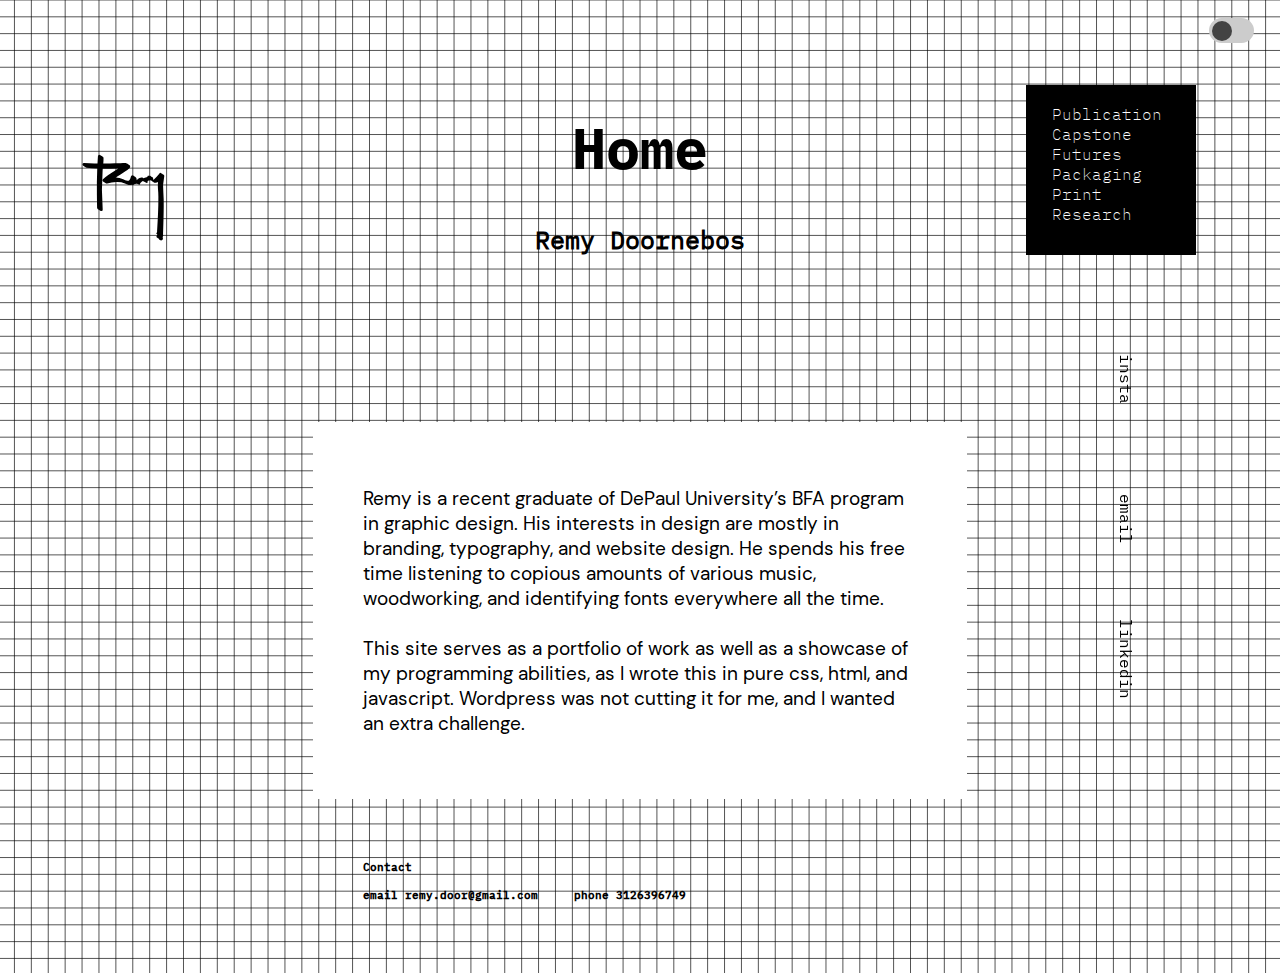
==== index.html @ 3dfd43cc "🔒️ changed to index" ====
<!DOCTYPE html>
<html>

<head>
    <meta name="viewport" content="width=device-width, initial-scale=1">
    <link rel="stylesheet" href="style.css">
    <script src="code.js"></script>
    <link rel="icon" href="image_assets/signature_favicon.svg">
    <title>Home</title>
</head>


<body onload="populateMotif()">
    <div class="darkModeToggle">
        <label class="switch"><input type="checkbox" onclick="toggleDarkMode()" />
            <div></div>
        </label>
    </div>
    <div class="row1">
        <div class="signature">
            <a href="home.html" class="signatureIcon">
                <img id="signature" src="image_assets/signature.svg" alt="signature" onmouseover="mouseOverSig()"
                    onmouseout="mouseOutSig()" style="height: 120px; width: 120px;"></a>
            <div class="altMenu" id="altMenu"> <img src="image_assets/alt_menu.svg" alt="alt menu icon" id="altMenuIcon"
                    class="altMenuIcon" style="height: 120px; width: 120px;" onmouseover="mouseOverAltMenu()"
                    onmouseout="mouseOutAltMenu()" onclick="openMenu()">
                <div class="altMenuItem"><a href="publication.html" style="text-decoration: none;">
                        <h4 style="color: black;" id="publication1" onmouseover="mouseOverMenu('publication1')"
                            onmouseout="mouseOutMenu('publication1')">Publication</h4>
                    </a></div>
                <div class="altMenuItem"><a href="capstone.html" style="text-decoration: none;">
                        <h4 style="color: black;" id="capstone1" onmouseover="mouseOverMenu('capstone1')"
                            onmouseout="mouseOutMenu('capstone1')">Capstone</h4>
                    </a></div>
                <div class="altMenuItem"><a href="3D.html" style="text-decoration: none;">
                        <h4 style="color: black;" id="3D1" onmouseover="mouseOverMenu('3D1')"
                            onmouseout="mouseOutMenu('3D1')">3D</h4>
                    </a></div>
                <div class="altMenuItem"><a href="futures.html" style="text-decoration: none;">
                        <h4 style="color: black;" id="futures1" onmouseover="mouseOverMenu('futures1')"
                            onmouseout="mouseOutMenu('futures1')">Futures</h4>
                    </a></div>
                <div class="altMenuItem"><a href="packaging.html" style="text-decoration: none;">
                        <h4 style="color: black;" id="packaging1" onmouseover="mouseOverMenu('packaging1')"
                            onmouseout="mouseOutMenu('packaging1')">Packaging</h4>
                    </a></div>
                <div class="altMenuItem"><a href="print.html" style="text-decoration: none;">
                        <h4 style="color: black;" id="print1" onmouseover="mouseOverMenu('print1')"
                            onmouseout="mouseOutMenu('print1')">Print</h4>
                    </a></div>
                <div class="altMenuItem"><a href="research.html" style="text-decoration: none;">
                        <h4 style="color: black;" id="research1" onmouseover="mouseOverMenu('research1')"
                            onmouseout="mouseOutMenu('research1')">Research</h4>
                    </a></div>
            </div>
        </div>
        <div class="pageTitle">
            <h1>Home</h1>
            <h2 style="position: relative; top: -20px;">Remy Doornebos</h2>
        </div>
        <div class="right" style="height: 200px;">
            <div class="rightMenu" style="position: absolute top 902px;">
                <img id="square" src="image_assets/square_right.svg" style="height: 170px;">
                <div class="menuText" style="position: relative; top: -155px; left: 15%;">
                    <div class="menuItem"><a href="publication.html" style="text-decoration: none;">
                            <h4 style="color: white;" id="publication" onmouseover="mouseOverMenu('publication')"
                                onmouseout="mouseOutMenu('publication')">Publication</h4>
                        </a></div>
                    <div class="menuItem"><a href="capstone.html" style="text-decoration: none;">
                            <h4 style="color: white;" id="capstone" onmouseover="mouseOverMenu('capstone')"
                                onmouseout="mouseOutMenu('capstone')">Capstone</h4>
                        </a></div>
                    
                    <div class="menuItem"><a href="futures.html" style="text-decoration: none;">
                            <h4 style="color: white;" id="futures" onmouseover="mouseOverMenu('futures')"
                                onmouseout="mouseOutMenu('futures')">Futures</h4>
                        </a></div>
                    <div class="menuItem"><a href="packaging.html" style="text-decoration: none;">
                            <h4 style="color: white;" id="packaging" onmouseover="mouseOverMenu('packaging')"
                                onmouseout="mouseOutMenu('packaging')">Packaging</h4>
                        </a></div>
                    <div class="menuItem"><a href="print.html" style="text-decoration: none;">
                            <h4 style="color: white;" id="print" onmouseover="mouseOverMenu('print')"
                                onmouseout="mouseOutMenu('print')">Print</h4>
                        </a></div>
                    <div class="menuItem"><a href="research.html" style="text-decoration: none;">
                            <h4 style="color: white;" id="research" onmouseover="mouseOverMenu('research')"
                                onmouseout="mouseOutMenu('research')">Research</h4>
                        </a></div>
                </div>
            </div>
        </div>
    </div>
    <div class="row2">
        <div class="leftMotif" id="leftMotif">
            <!--- Empty class to be populated onload by populateMotif() function. --->
        </div>
        <div id="content" class="content">
            <p>Remy is a recent graduate of DePaul University’s BFA program in graphic design. His interests in design
                are mostly in branding, typography, and website design. He spends his free time listening to copious
                amounts of various music, woodworking, and identifying fonts everywhere all the time.
                <br><br> This site serves as a portfolio of work as well as a showcase of my programming abilities, as I
                wrote
                this in pure css, html, and javascript. Wordpress was not cutting it for me, and I wanted an extra
                challenge.


            </p>
        </div>
        <div class="rightStatic">
            <a class="staticLinks" id="insta" href="https://www.instagram.com/remco.creative/"
                onmouseover="mouseOverMenu('insta')" onmouseout="mouseOutMenu('insta')">insta</a>
            <a class="staticLinks" id="email" href="mailto:remy.door@gmail.com" onmouseover="mouseOverMenu('email')"
                onmouseout="mouseOutMenu('email')">email</a>
            <a class="staticLinks" id="linkedin" href="https://www.linkedin.com/in/remy-doornebos-8b21521b0/"
                onmouseover="mouseOverMenu('linkedin')" onmouseout="mouseOutMenu('linkedin')">linkedin</a>
        </div>
    </div>

    <div class="footer">
        <div class="spacer"></div>
        <div class="contact">
            <h3>Contact <br> <br> email remy.door@gmail.com &emsp;&emsp; phone 3126396749</h3>
        </div>
        <div class="spacer"></div>
    </div>
</body>

</html>
---- style.css ----
/* DM SANS FONT FAMILY DECLARATION*/
@font-face {
  font-family: dmSansBold;
  src: url(fonts/dm_sans/DMSans-Bold.ttf);
}

@font-face {
  font-family: dmSansBoldItalic;
  src: url(fonts/dm_sans/DMSans-BoldItalic.ttf);
}

@font-face {
  font-family: dmSansItalic;
  src: url(fonts/dm_sans/DMSans-Italic.ttf);
}

@font-face {
  font-family: dmSansMedium;
  src: url(fonts/dm_sans/DMSans-Medium.ttf);
}

@font-face {
  font-family: dmSansMediumItalic;
  src: url(fonts/dm_sans/DMSans-MediumItalic.ttf);
}

@font-face {
  font-family: dmSansRegular;
  src: url(fonts/dm_sans/DMSans-Regular.ttf);
}

/* IBM PLEX MONO FONT FAMILY DECLARATION */
@font-face {
  font-family: ibmPlexMonoBold;
  src: url(fonts/ibm_plex_mono/IBMPlexMono-Bold.ttf);
}

@font-face {
  font-family: ibmPlexMonoBoldItalic;
  src: url(fonts/ibm_plex_mono/IBMPlexMono-BoldItalic.ttf);
}

@font-face {
  font-family: ibmPlexMonoExtraLight;
  src: url(fonts/ibm_plex_mono/IBMPlexMono-ExtraLight.ttf);
}

@font-face {
  font-family: ibmPlexMonoExtraLightItalic;
  src: url(fonts/ibm_plex_mono/IBMPlexMono-ExtraLightItalic.ttf);
}

@font-face {
  font-family: ibmPlexMonoItalic;
  src: url(fonts/ibm_plex_mono/IBMPlexMono-Italic.ttf);
}

@font-face {
  font-family: ibmPlexMonoLight;
  src: url(fonts/ibm_plex_mono/IBMPlexMono-Light.ttf);
}

@font-face {
  font-family: ibmPlexMonoLightItalic;
  src: url(fonts/ibm_plex_mono/IBMPlexMono-LightItalic.ttf);
}

@font-face {
  font-family: ibmPlexMonoMedium;
  src: url(fonts/ibm_plex_mono/IBMPlexMono-Medium.ttf);
}

@font-face {
  font-family: ibmPlexMonoMediumItalic;
  src: url(fonts/ibm_plex_mono/IBMPlexMono-MediumItalic.ttf);
}

@font-face {
  font-family: ibmPlexMonoRegular;
  src: url(fonts/ibm_plex_mono/IBMPlexMono-Regular.ttf);
}

@font-face {
  font-family: ibmPlexMonoSemiBold;
  src: url(fonts/ibm_plex_mono/IBMPlexMono-SemiBold.ttf);
}

@font-face {
  font-family: ibmPlexMonoSemiBoldItalic;
  src: url(fonts/ibm_plex_mono/IBMPlexMono-SemiBoldItalic.ttf);
}

@font-face {
  font-family: ibmPlexMonoThin;
  src: url(fonts/ibm_plex_mono/IBMPlexMono-Thin.ttf);
}

@font-face {
  font-family: ibmPlexMonoThinItalic;
  src: url(fonts/ibm_plex_mono/IBMPlexMono-ThinItalic.ttf);
}

/* TODO: Delete extraneous fonts to decrease load time as I assume 
this would be kind of taxing on the system*/

body {
  background: url(image_assets/grid_pattern.svg);
  background-position-x: center;
  background-repeat: repeat-y;
  background-size: 2570px;
  margin: 10px;
}

h1 {
  font-family: ibmPlexMonoBold;
  font-size: 355%;
  text-align: center;
}

h2 {
  font-family: ibmPlexMonoRegular;
  font-size: 155%;
  text-align: center;
}

p {
  font-family: dmSansRegular;
  font-size: 120%;
  text-align: left;
}

/* Use for captions on photos and such */
h3 {
  font-family: ibmPlexMonoMedium;
  font-size: 66%;
  text-align: left;
}

/* use only for the right hand menu */
h4 {
  margin: 0%;
  font-family: ibmPlexMonoExtraLight;
  font-size: 100%;
  text-align: left;
  font-weight: 100;
  text-decoration: none;
}

.inlineImages {
  width: 100%;
  border: 1px solid #1E1E1E;
  margin-top: 3%;
  margin-bottom: 3%;
}

.row1 {
  display: inline-flex;
  flex-direction: row;
  align-items: center;
  justify-content: center;
  padding-top: 5%;
  width: 100%;
}


/* fix the problem of the 
signature here */
.signature {
  display: inline-flex;
  width: 200px;
  padding-right: 4.7%;
  padding-left: 4.7%;
  text-align: right;
  flex-wrap: nowrap;
}

.altMenu {
  display: none;
}

.pageTitle {
  display: inline-flex;
  flex-direction: column;
  text-align: center;
  padding-left: 4%;
  padding-right: 4%;
  width: 600px;
}

.right {
  display: inline-flex;
  width: 200px;
  padding-right: 4.7%;
  padding-left: 4.7%;
  text-align: center;
  vertical-align: center;
  flex-wrap: nowrap;
}

.menuText {
  width: fit-content;
}

.menuItem {
  display: flex;
  flex-direction: column;
  width: fit-content;
}

.altMenuItem {
  display: none;
}




.row2 {
  display: flex;
  flex-direction: row;
  align-items: flex-start;
  justify-content: center;
  padding-top: 5%;
  width: 100%;
}

.leftMotif {
  text-align: right;
  display: inline-flex;
  flex-direction: column;
  width: 200px;
  background-color: #cccccc;
  padding-left: 4.7%;
  padding-right: 4.7%;
}

.content {
  display: inline-flex;
  margin-top: 5%;
  margin-left: 0%;
  margin-right: 0%;
  margin-bottom: 0%;
  padding: 4%;
  padding-top: 3.5%;
  padding-bottom: 3.5%;
  width: 600px;
  text-align: center;
  background-color: white;
  align-self: flex-start;
}

.rightStatic {
  position: sticky;
  padding-left: 4.7%;
  padding-right: 4.7%;
  top: 5%;
  height: 300px;
  width: 200px;
  display: inline-flex;
  flex-direction: column;
  justify-content: space-between;
}

.staticLinks {
  display: inline-flex;
  justify-content: space-evenly;
  color: black;
  text-decoration: none;
  font-family: ibmPlexMonoRegular;
  font-size: 100%;
  text-align: right;
  cursor: default;
  width: 100px;
  transform-origin: right;
  transform: rotate(90deg);
  position: relative;
  top: 20%;
}





.spacer {
  width: 200px;
  padding-left: 4.7%;
  padding-right: 4.7%;
  display: inline-flex;
  flex-direction: row;
}

.footer {

  align-self: center;
  display: flex;
  flex-direction: row;
  justify-content: center;
}

.contact {
  width: 600px;
  padding: 4%;
  text-align: left;
  display: inline-flex;
  flex-direction: row;
}

@media all and (max-width: 1200px) {
  .row1 {
    flex-direction: column;
  }

  .signature {
    width: 100%;
    align-content: left;
    order: 1;
    display: flex;
    flex-direction: row;
    align-items: baseline;
    justify-content: space-between;
  }

  .altMenu {
    display: inline-flex;
    align-self: center;
    flex-direction: column;
    height: 100%;
    z-index: 1;
    transition: 0.5s;
  }

  .altMenuItem {
    display: inline;
    padding-left: 35px;
    text-align: center;
  }

  .right {
    display: none;
  }

  .pageTitle {
    width: 100%;
    text-align: center;
    margin-bottom: 0%;
    order: 2;
  }

  .rightStatic {
    display: none;
  }

  .leftMotif {
    display: none;
  }

  .content {
    width: 80%;
    margin-top: 0%;
  }

  .spacer {
    display: none;
  }

  .contact {
    width: 80%;
  }
}

.darkModeToggle {

  position: absolute;
  top: 2%;
  right: 2%;
  height: 25px;
  text-align: right;
}

/** Switch
 -------------------------------------*/

.switch input {
  position: absolute;
  opacity: 0;
}

/**
 * 1. Adjust this to size
 */

.switch {
  display: inline-block;
  font-size: 25px;
  /* 1 */
  height: 1em;
  width: 1.8em;
  background: #cccccc;
  border-radius: 1em;
}

.switch div {
  height: .8em;
  width: .8em;
  position: relative;
  top: .1em;
  left: .1em;
  border-radius: 1em;
  background: #434343;
  -webkit-transition: all 300ms;
  -moz-transition: all 300ms;
  transition: all 300ms;
}

/** IF DARK MODE **/
.switch input:checked+div {
  -webkit-transform: translate3d(100%, 0, 0);
  -moz-transform: translate3d(100%, 0, 0);
  transform: translate3d(100%, 0, 0);
}

/** Dark mode Styling **/

.bodyDark {
  background: url(image_assets/dark_mode/grid_pattern_dark.svg);
  background-position-x: center;
  background-repeat: repeat-y;
  background-size: 2570px;
  color: #c6c6c6;
}

.contentDark {
  background-color: #1E1E1E;
}

/** change text color **/
.h1Dark {
  color: #c6c6c6;
}

.h2Dark {
  color: #c6c6c6;
}

.pDark {
  color: #c6c6c6;
}

.h3Dark {
  color: #c6c6c6;
}

.h4Dark {
  color: #c6c6c6;
}

.staticLinksDark {
  color: #c6c6c6;
}
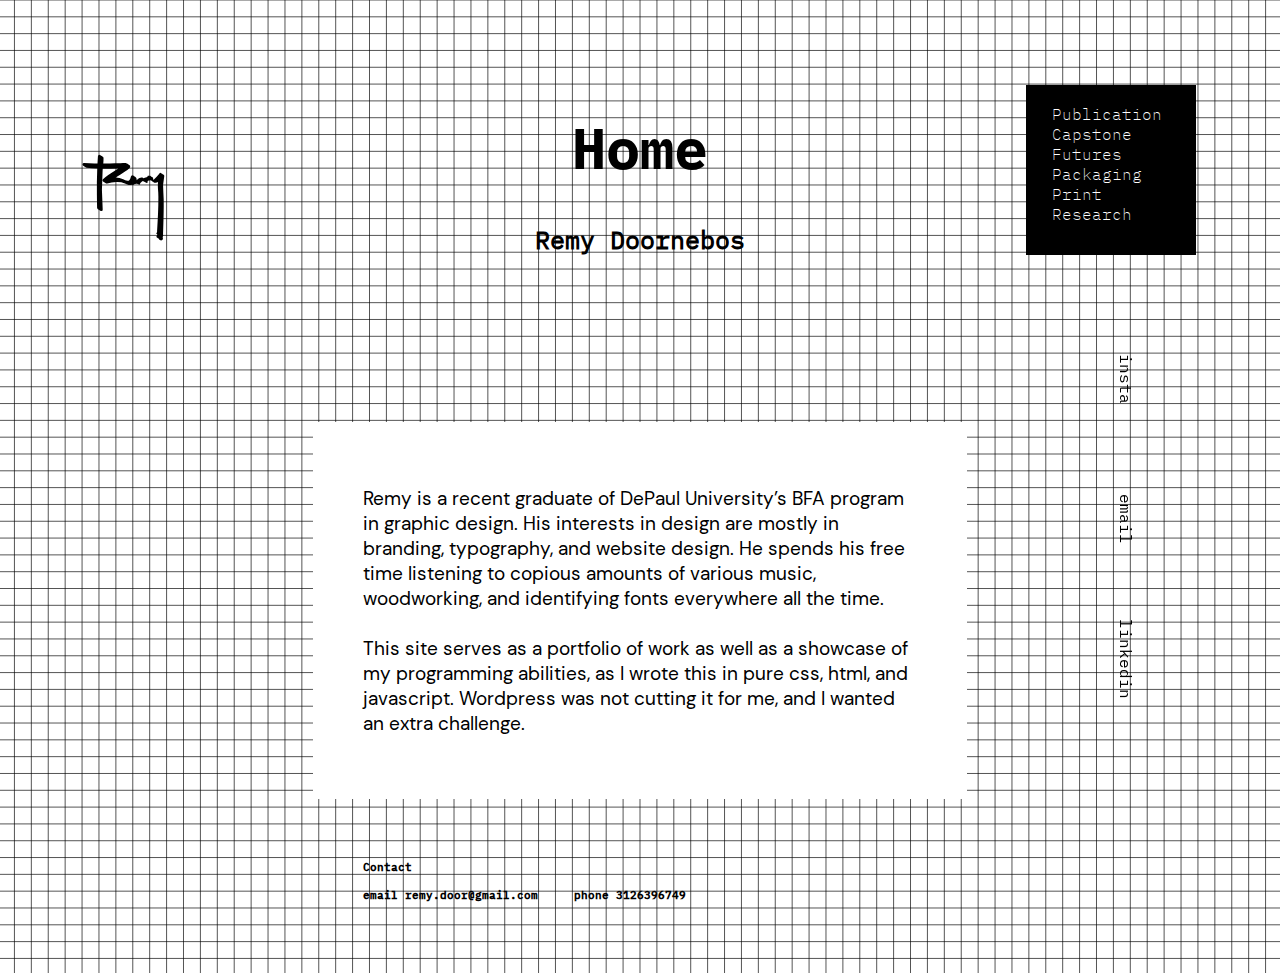
==== commit 4f6b75e5: "idk what i am doing" ====
--- a/index.html
+++ b/index.html
@@ -23,7 +23,7 @@
                     onmouseout="mouseOutSig()" style="height: 120px; width: 120px;"></a>
             <div class="altMenu" id="altMenu"> <img src="image_assets/alt_menu.svg" alt="alt menu icon" id="altMenuIcon"
                     class="altMenuIcon" style="height: 120px; width: 120px;" onmouseover="mouseOverAltMenu()"
-                    onmouseout="mouseOutAltMenu()" onclick="openMenu()">
+                    onmouseout="mouseOutAltMenu()" onclick="toggleAltMenu()">
                 <div class="altMenuItem"><a href="publication.html" style="text-decoration: none;">
                         <h4 style="color: black;" id="publication1" onmouseover="mouseOverMenu('publication1')"
                             onmouseout="mouseOutMenu('publication1')">Publication</h4>
--- a/style.css
+++ b/style.css
@@ -368,7 +368,7 @@
 }
 
 .darkModeToggle {
-
+  display: none;
   position: absolute;
   top: 2%;
   right: 2%;
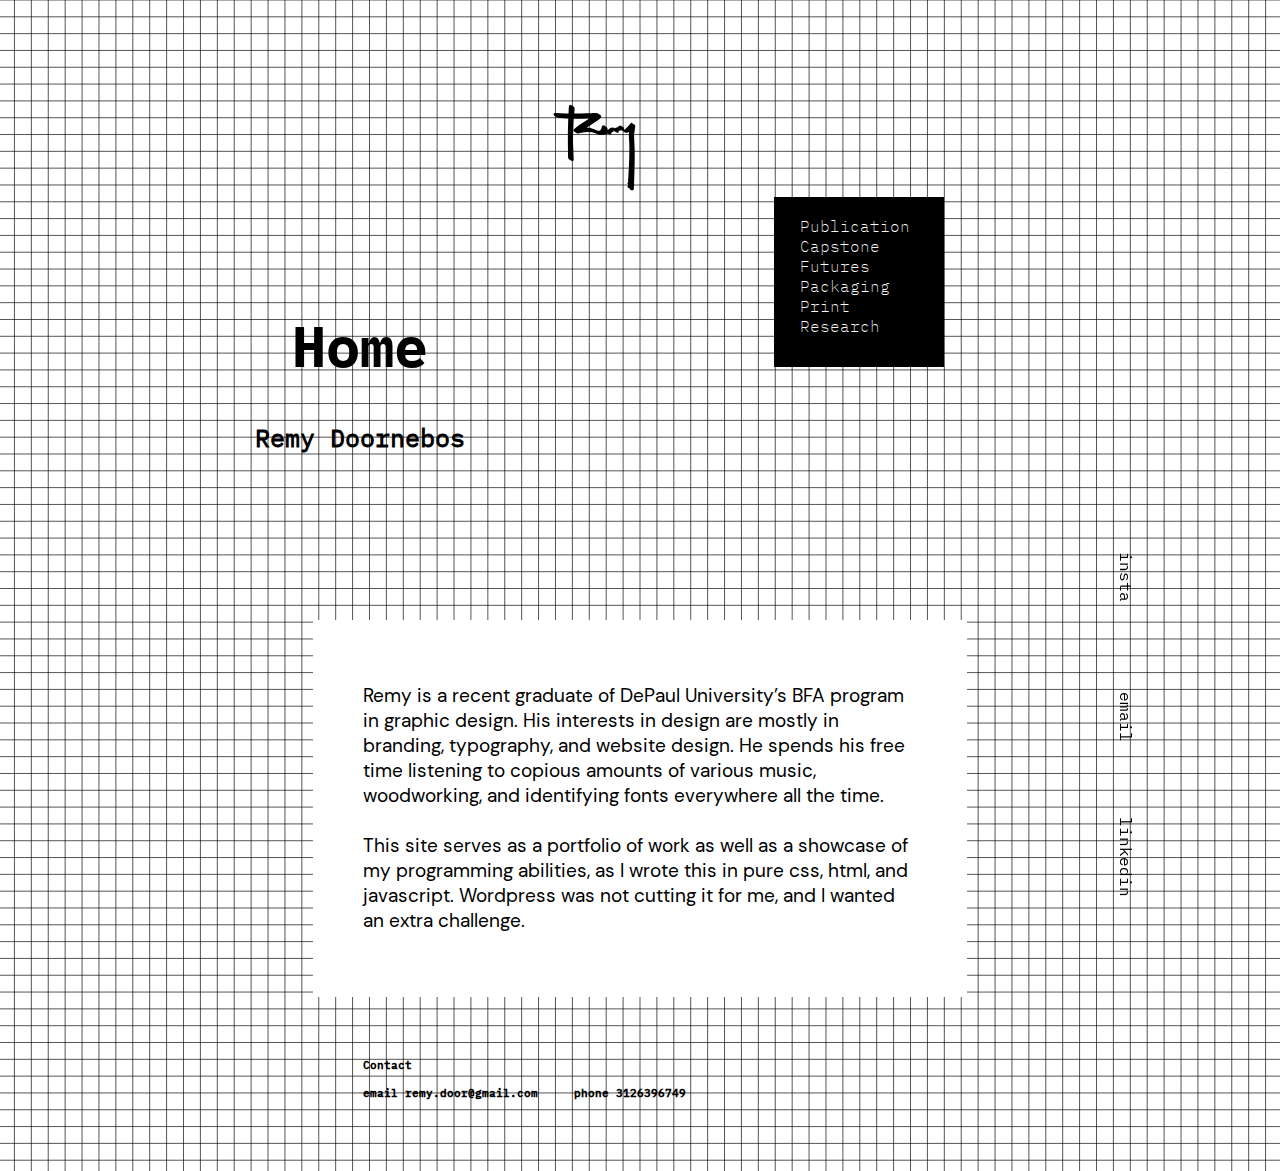
==== commit 13fc55e2: "altmenu changes" ====
--- a/index.html
+++ b/index.html
@@ -18,40 +18,12 @@
     </div>
     <div class="row1">
         <div class="signature">
-            <a href="home.html" class="signatureIcon">
+            <a href="index.html" class="signatureIcon">
                 <img id="signature" src="image_assets/signature.svg" alt="signature" onmouseover="mouseOverSig()"
                     onmouseout="mouseOutSig()" style="height: 120px; width: 120px;"></a>
-            <div class="altMenu" id="altMenu"> <img src="image_assets/alt_menu.svg" alt="alt menu icon" id="altMenuIcon"
-                    class="altMenuIcon" style="height: 120px; width: 120px;" onmouseover="mouseOverAltMenu()"
-                    onmouseout="mouseOutAltMenu()" onclick="toggleAltMenu()">
-                <div class="altMenuItem"><a href="publication.html" style="text-decoration: none;">
-                        <h4 style="color: black;" id="publication1" onmouseover="mouseOverMenu('publication1')"
-                            onmouseout="mouseOutMenu('publication1')">Publication</h4>
-                    </a></div>
-                <div class="altMenuItem"><a href="capstone.html" style="text-decoration: none;">
-                        <h4 style="color: black;" id="capstone1" onmouseover="mouseOverMenu('capstone1')"
-                            onmouseout="mouseOutMenu('capstone1')">Capstone</h4>
-                    </a></div>
-                <div class="altMenuItem"><a href="3D.html" style="text-decoration: none;">
-                        <h4 style="color: black;" id="3D1" onmouseover="mouseOverMenu('3D1')"
-                            onmouseout="mouseOutMenu('3D1')">3D</h4>
-                    </a></div>
-                <div class="altMenuItem"><a href="futures.html" style="text-decoration: none;">
-                        <h4 style="color: black;" id="futures1" onmouseover="mouseOverMenu('futures1')"
-                            onmouseout="mouseOutMenu('futures1')">Futures</h4>
-                    </a></div>
-                <div class="altMenuItem"><a href="packaging.html" style="text-decoration: none;">
-                        <h4 style="color: black;" id="packaging1" onmouseover="mouseOverMenu('packaging1')"
-                            onmouseout="mouseOutMenu('packaging1')">Packaging</h4>
-                    </a></div>
-                <div class="altMenuItem"><a href="print.html" style="text-decoration: none;">
-                        <h4 style="color: black;" id="print1" onmouseover="mouseOverMenu('print1')"
-                            onmouseout="mouseOutMenu('print1')">Print</h4>
-                    </a></div>
-                <div class="altMenuItem"><a href="research.html" style="text-decoration: none;">
-                        <h4 style="color: black;" id="research1" onmouseover="mouseOverMenu('research1')"
-                            onmouseout="mouseOutMenu('research1')">Research</h4>
-                    </a></div>
+            <a href="menu.html" class="altMenu">
+                <img id="altMenuIcon" src="image_assets/alt_menu.svg" alt="alt menu icon" onmouseover="mouseOverMenu()"
+                    onmouseout="mouseOutMenu()" style="height: 120px; width: 120px;"></a>
             </div>
         </div>
         <div class="pageTitle">
@@ -70,7 +42,7 @@
                             <h4 style="color: white;" id="capstone" onmouseover="mouseOverMenu('capstone')"
                                 onmouseout="mouseOutMenu('capstone')">Capstone</h4>
                         </a></div>
-                    
+
                     <div class="menuItem"><a href="futures.html" style="text-decoration: none;">
                             <h4 style="color: white;" id="futures" onmouseover="mouseOverMenu('futures')"
                                 onmouseout="mouseOutMenu('futures')">Futures</h4>
--- a/style.css
+++ b/style.css
@@ -321,6 +321,7 @@
 
   .altMenu {
     display: inline-flex;
+    justify-content: center;
     align-self: center;
     flex-direction: column;
     height: 100%;
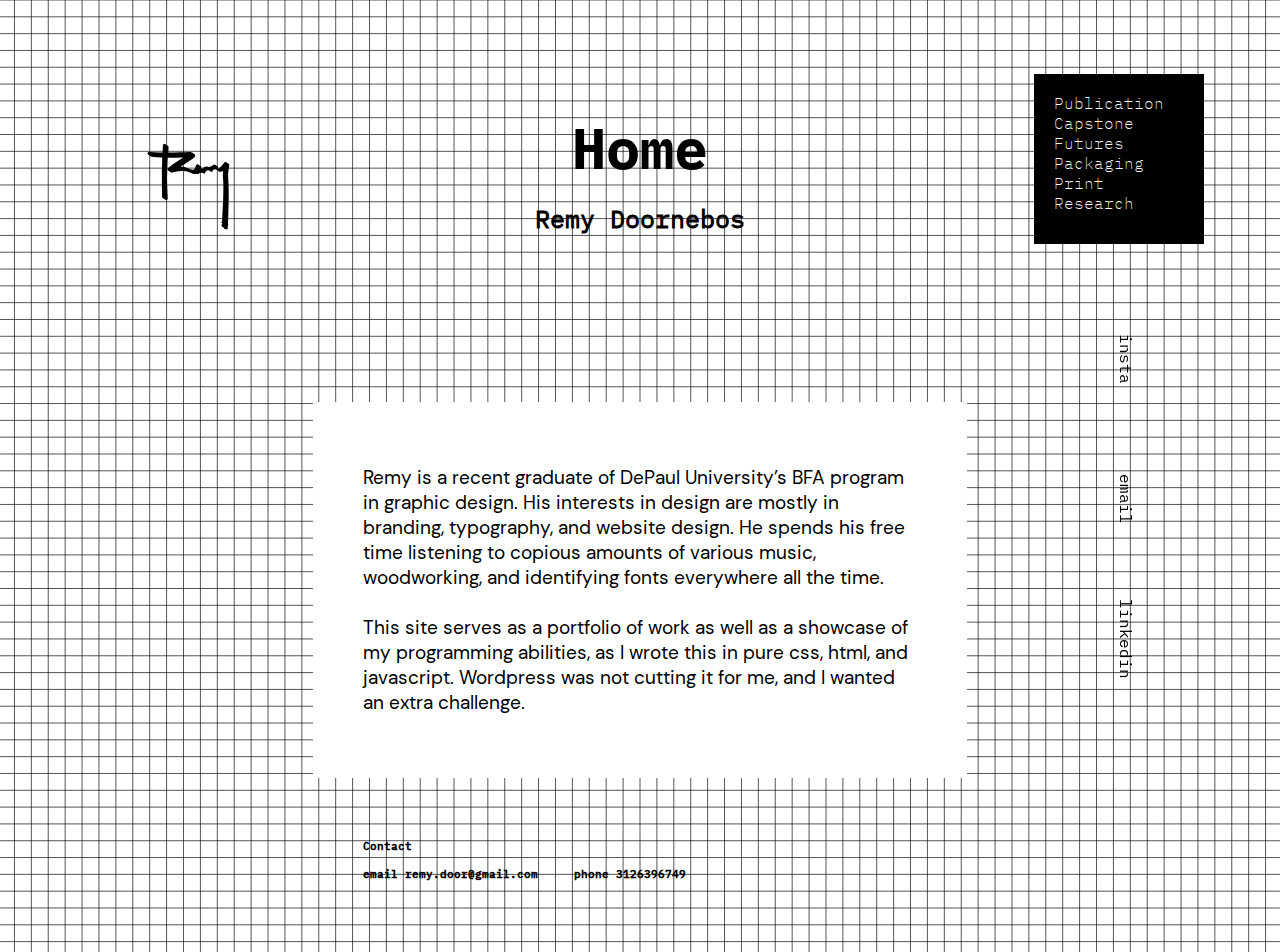
==== commit 73e479e5: "Changed html div close tags CORRECTLY" ====
--- a/index.html
+++ b/index.html
@@ -25,7 +25,7 @@
                 <img id="altMenuIcon" src="image_assets/alt_menu.svg" alt="alt menu icon" onmouseover="mouseOverMenu()"
                     onmouseout="mouseOutMenu()" style="height: 120px; width: 120px;"></a>
             </div>
-        </div>
+        
         <div class="pageTitle">
             <h1>Home</h1>
             <h2 style="position: relative; top: -20px;">Remy Doornebos</h2>
--- a/style.css
+++ b/style.css
@@ -166,7 +166,6 @@
 /* fix the problem of the 
 signature here */
 .signature {
-  display: inline-flex;
   width: 200px;
   padding-right: 4.7%;
   padding-left: 4.7%;
@@ -179,8 +178,6 @@
 }
 
 .pageTitle {
-  display: inline-flex;
-  flex-direction: column;
   text-align: center;
   padding-left: 4%;
   padding-right: 4%;
@@ -188,7 +185,6 @@
 }
 
 .right {
-  display: inline-flex;
   width: 200px;
   padding-right: 4.7%;
   padding-left: 4.7%;
@@ -210,9 +206,6 @@
 .altMenuItem {
   display: none;
 }
-
-
-
 
 .row2 {
   display: flex;
@@ -309,10 +302,14 @@
     flex-direction: column;
   }
 
+  h1{
+    font-size: 305%;
+  }
+
   .signature {
     width: 100%;
     align-content: left;
-    order: 1;
+
     display: flex;
     flex-direction: row;
     align-items: baseline;
@@ -320,19 +317,30 @@
   }
 
   .altMenu {
-    display: inline-flex;
+    display: flex;
     justify-content: center;
+    align-items: center;
+    align-content: center;
     align-self: center;
     flex-direction: column;
-    height: 100%;
     z-index: 1;
-    transition: 0.5s;
+  }
+
+  .altMenuContainer {
+    display: flex;
+    flex-direction: column;
+    justify-content: space-between;
+    align-content: space-between;
+    padding: 10%;
   }
 
   .altMenuItem {
-    display: inline;
-    padding-left: 35px;
-    text-align: center;
+    display: flex;
+    align-self: right;
+    align-content: right;
+    align-items: right;
+    justify-self: right;
+    text-align: right;
   }
 
   .right {
@@ -343,7 +351,7 @@
     width: 100%;
     text-align: center;
     margin-bottom: 0%;
-    order: 2;
+
   }
 
   .rightStatic {
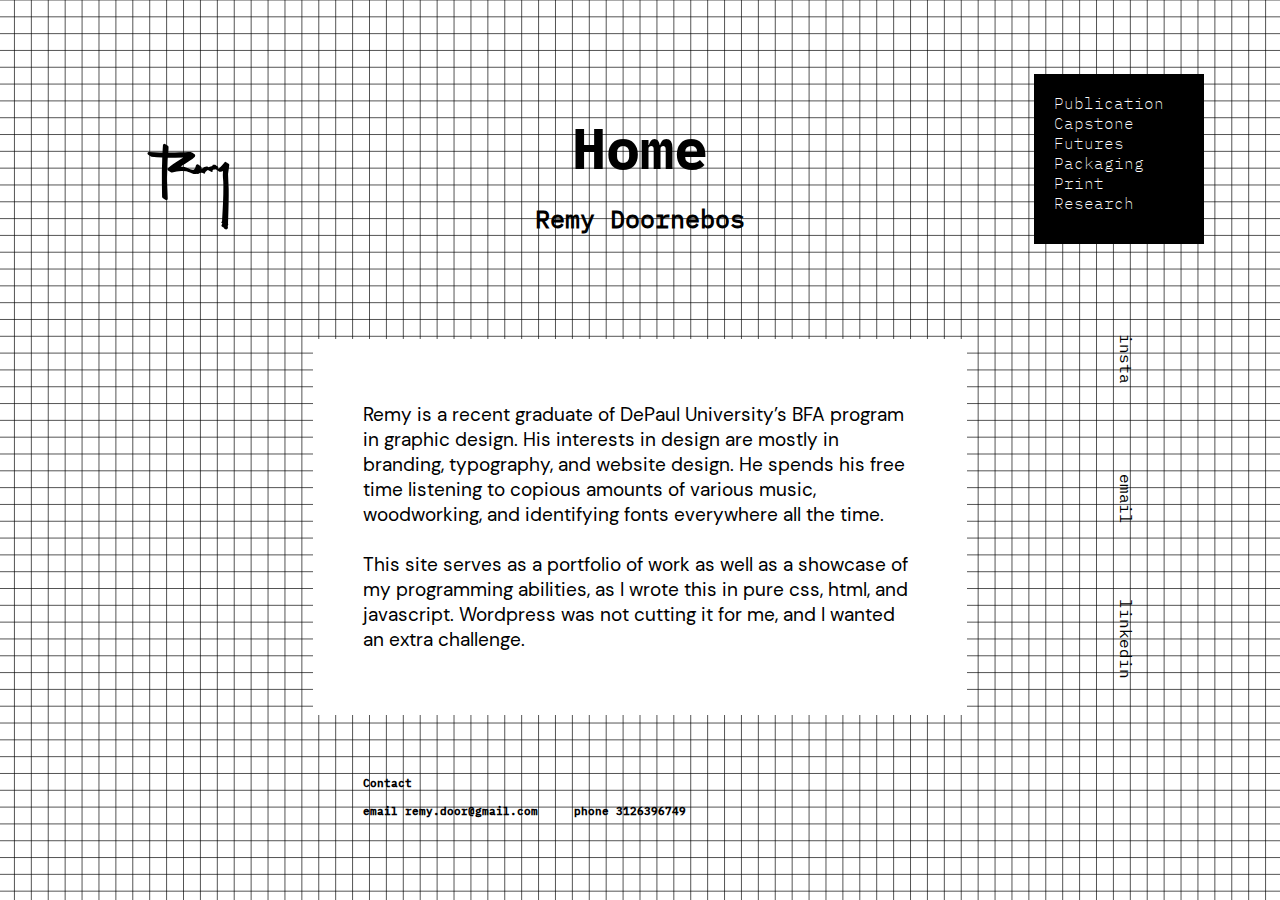
==== commit 6f5b9f47: "scroll-x removed, altmenu fix" ====
--- a/index.html
+++ b/index.html
@@ -10,7 +10,7 @@
 </head>
 
 
-<body onload="populateMotif()">
+<body>
     <div class="darkModeToggle">
         <label class="switch"><input type="checkbox" onclick="toggleDarkMode()" />
             <div></div>
--- a/style.css
+++ b/style.css
@@ -109,6 +109,7 @@
   background-repeat: repeat-y;
   background-size: 2570px;
   margin: 10px;
+  overflow-x: hidden;
 }
 
 h1 {
@@ -204,7 +205,13 @@
 }
 
 .altMenuItem {
-  display: none;
+  display: flex;
+  align-self: left;
+  align-content: left;
+  align-items: left;
+  justify-self: left;
+  text-align: left;
+  padding-left: 35px;
 }
 
 .row2 {
@@ -228,7 +235,6 @@
 
 .content {
   display: inline-flex;
-  margin-top: 5%;
   margin-left: 0%;
   margin-right: 0%;
   margin-bottom: 0%;
@@ -323,24 +329,14 @@
     align-content: center;
     align-self: center;
     flex-direction: column;
-    z-index: 1;
   }
 
   .altMenuContainer {
     display: flex;
     flex-direction: column;
     justify-content: space-between;
-    align-content: space-between;
+    align-content: left;
     padding: 10%;
-  }
-
-  .altMenuItem {
-    display: flex;
-    align-self: right;
-    align-content: right;
-    align-items: right;
-    justify-self: right;
-    text-align: right;
   }
 
   .right {
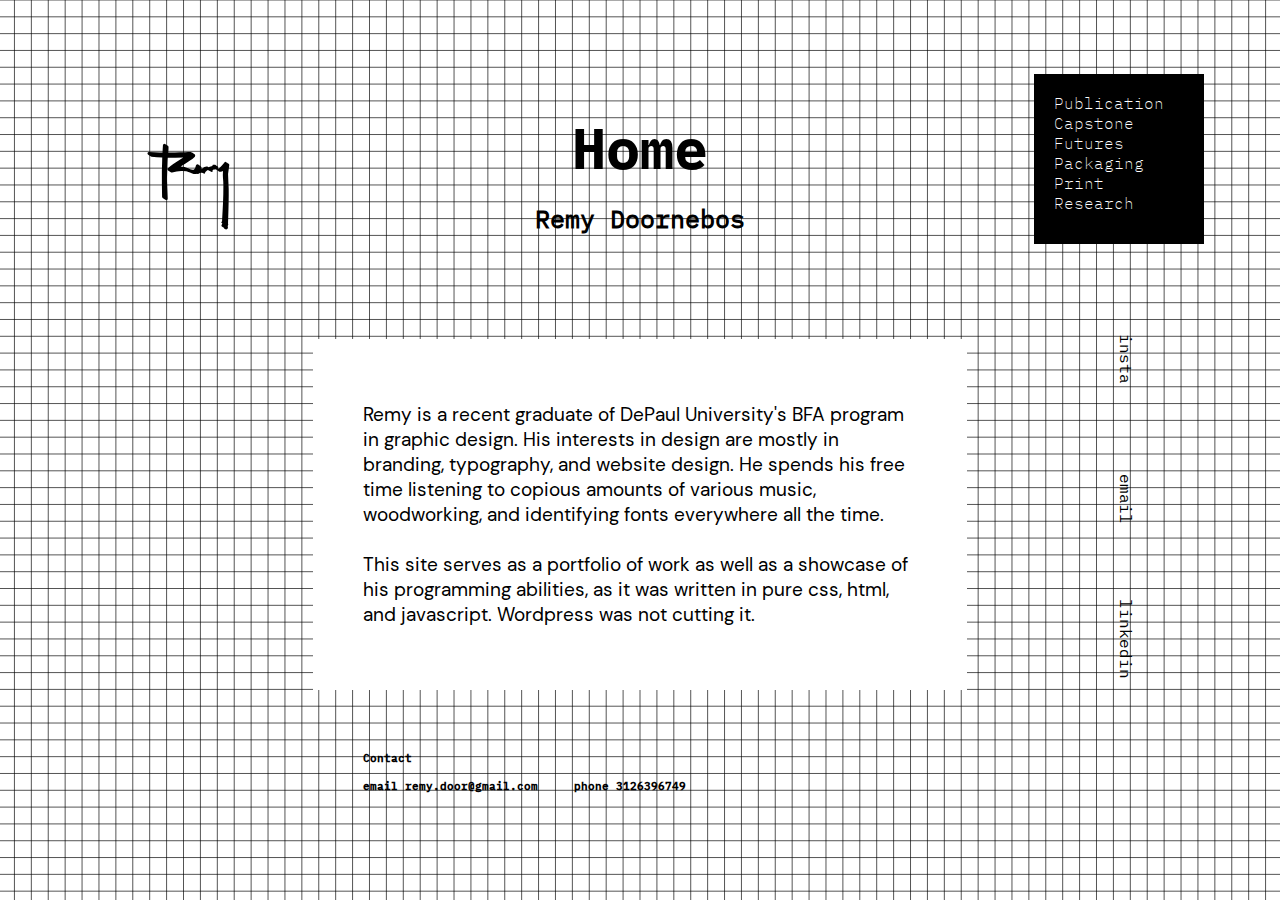
==== commit eb875520: "changed homepage text" ====
--- a/index.html
+++ b/index.html
@@ -24,8 +24,8 @@
             <a href="menu.html" class="altMenu">
                 <img id="altMenuIcon" src="image_assets/alt_menu.svg" alt="alt menu icon" onmouseover="mouseOverMenu()"
                     onmouseout="mouseOutMenu()" style="height: 120px; width: 120px;"></a>
-            </div>
-        
+        </div>
+
         <div class="pageTitle">
             <h1>Home</h1>
             <h2 style="position: relative; top: -20px;">Remy Doornebos</h2>
@@ -68,15 +68,11 @@
             <!--- Empty class to be populated onload by populateMotif() function. --->
         </div>
         <div id="content" class="content">
-            <p>Remy is a recent graduate of DePaul University’s BFA program in graphic design. His interests in design
+            <p>Remy is a recent graduate of DePaul University's BFA program in graphic design. His interests in design
                 are mostly in branding, typography, and website design. He spends his free time listening to copious
                 amounts of various music, woodworking, and identifying fonts everywhere all the time.
-                <br><br> This site serves as a portfolio of work as well as a showcase of my programming abilities, as I
-                wrote
-                this in pure css, html, and javascript. Wordpress was not cutting it for me, and I wanted an extra
-                challenge.
-
-
+                <br><br> This site serves as a portfolio of work as well as a showcase of his programming abilities, as
+                it was written in pure css, html, and javascript. Wordpress was not cutting it.
             </p>
         </div>
         <div class="rightStatic">
--- a/style.css
+++ b/style.css
@@ -102,6 +102,11 @@
 
 /* TODO: Delete extraneous fonts to decrease load time as I assume 
 this would be kind of taxing on the system*/
+
+html {
+  overflow-x: hidden;
+  max-width: 100%;
+}
 
 body {
   background: url(image_assets/grid_pattern.svg);
@@ -110,6 +115,7 @@
   background-size: 2570px;
   margin: 10px;
   overflow-x: hidden;
+  max-width: 100%;
 }
 
 h1 {
@@ -310,6 +316,7 @@
 
   h1{
     font-size: 305%;
+    letter-spacing: -1px;
   }
 
   .signature {
